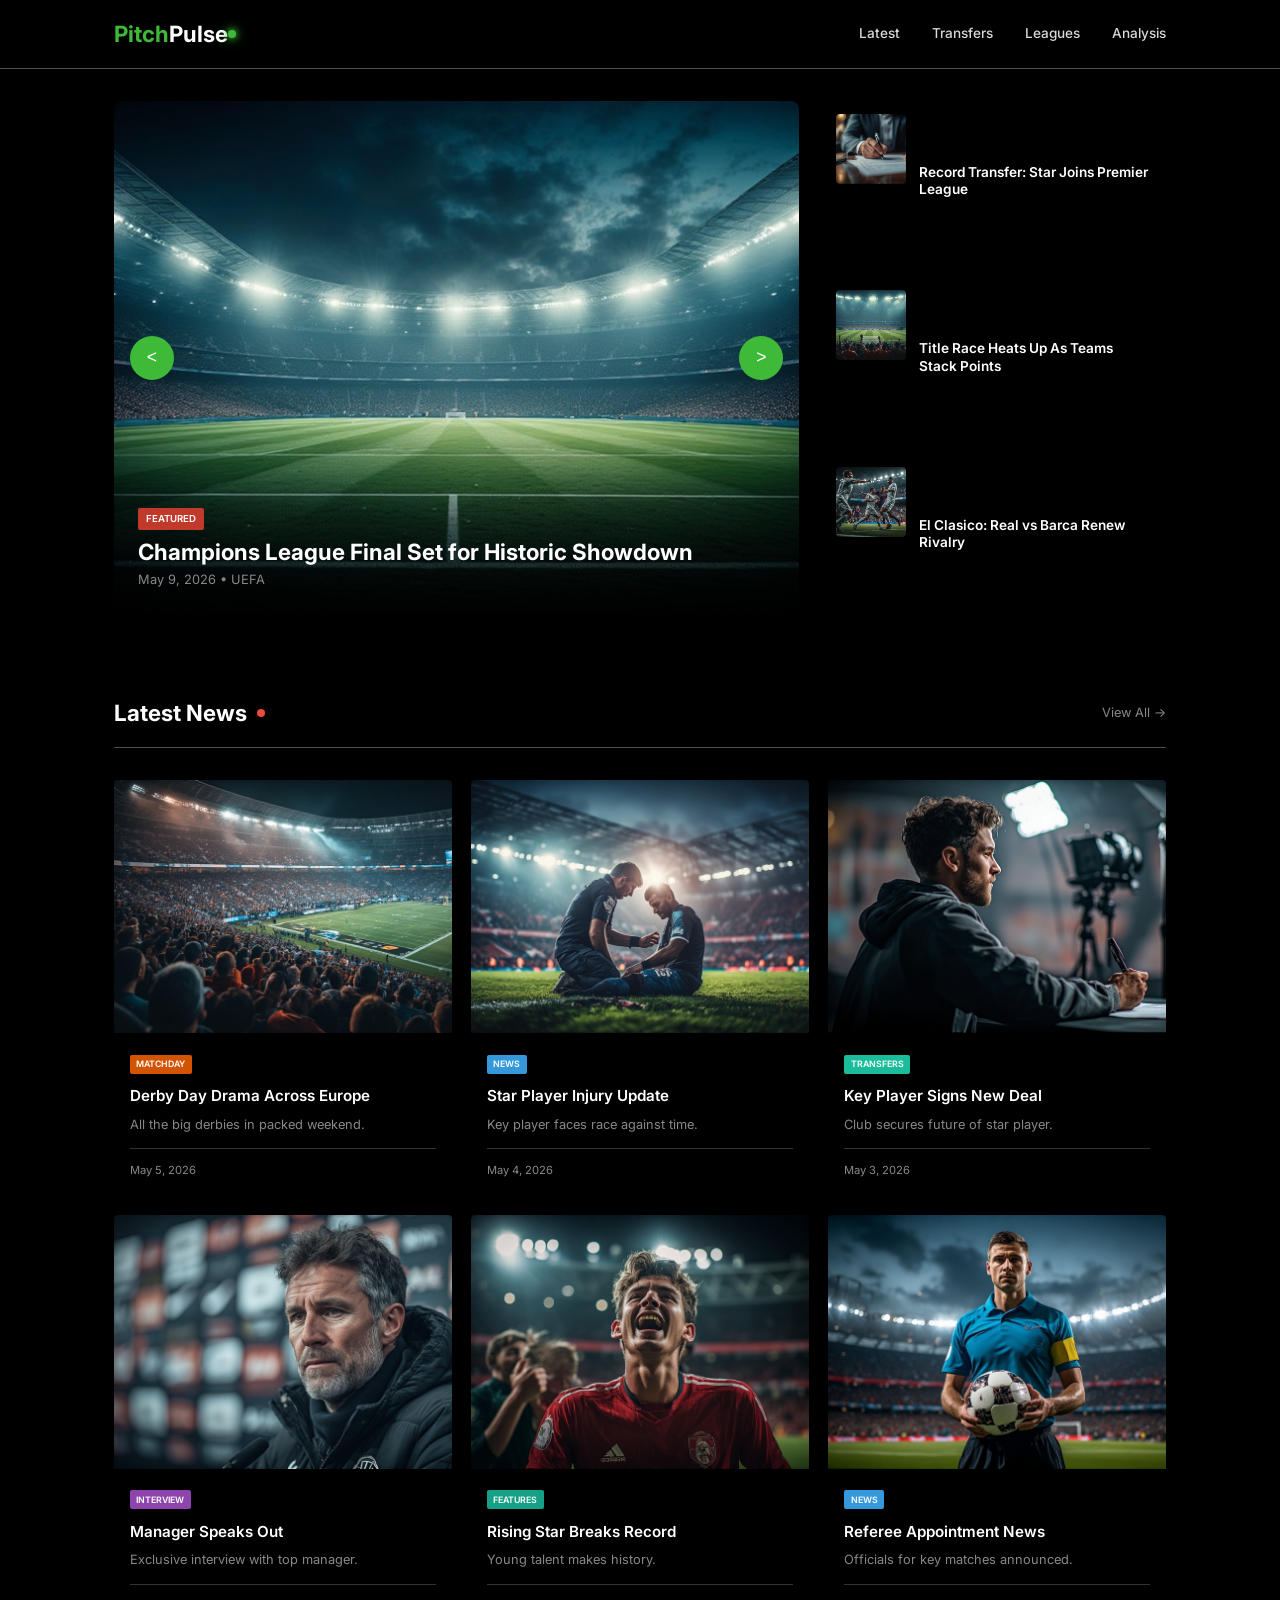
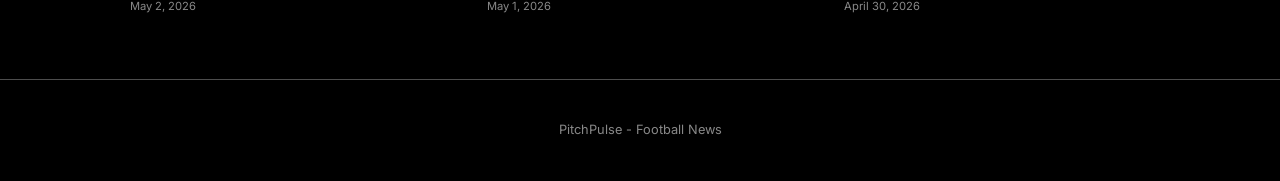
==== index2.html @ 61c58ccd "All black bg, white divider lines, green logo pulse, red latest pulse" ====
<!DOCTYPE html>
<html lang="en">
<head>
  <meta charset="UTF-8">
  <meta name="viewport" content="width=device-width, initial-scale=1.0">
  <title>PitchPulse - Football News</title>
  <link rel="preconnect" href="https://fonts.googleapis.com">
  <link rel="preconnect" href="https://fonts.gstatic.com" crossorigin>
  <link href="https://fonts.googleapis.com/css2?family=Inter:wght@300;400;500;600;700&family=Satoshi:wght@300;400;500;600;700&display=swap" rel="stylesheet">
  <style>
    * { margin: 0; padding: 0; box-sizing: border-box; }
    :root {
      --bg-main: #000000;
      --bg-dark: #000000;
      --bg-card: #000000;
      --text-white: #ffffff;
      --text-gray: #888888;
      --accent: #3eba38;
    }
    html { scroll-behavior: smooth; }
    body {
      font-family: 'Satoshi', 'Inter', Arial, sans-serif;
      background: var(--bg-main);
      color: var(--text-white);
      line-height: 1.6;
    }
    a { text-decoration: none; color: inherit; }
    .container { max-width: 1100px; margin: 0 auto; padding: 0 1.5rem; }

    /* Header */
    .header { background: var(--bg-dark); position: sticky; top: 0; z-index: 100; border-bottom: 1px solid rgba(255,255,255,0.3); }
    .header-inner { max-width: 1100px; margin: 0 auto; display: flex; justify-content: space-between; align-items: center; padding: 1rem 1.5rem; }
    .logo { font-family: 'Satoshi', 'Inter', Arial, sans-serif; font-size: 1.4rem; font-weight: 700; display: flex; align-items: center; }
    .logo-pitch { color: var(--accent); }
    .logo-pulse { color: var(--text-white); }
    .logo-dot { width: 8px; height: 8px; border-radius: 50%; background: var(--accent); box-shadow: 0 0 6px var(--accent), 0 0 12px var(--accent); animation: greenPulse 2s ease-in-out infinite; }
    @keyframes greenPulse {
      0%, 100% { opacity: 1; box-shadow: 0 0 6px var(--accent), 0 0 12px var(--accent); }
      50% { opacity: 0.5; box-shadow: 0 0 3px var(--accent), 0 0 6px var(--accent); }
    }
    @keyframes redPulse {
      0%, 100% { opacity: 1; box-shadow: 0 0 6px #e74c3c, 0 0 12px #e74c3c; }
      50% { opacity: 0.5; box-shadow: 0 0 3px #e74c3c, 0 0 6px #e74c3c; }
    }
    .nav { display: flex; gap: 2rem; align-items: center; }
    .nav a { font-size: 0.85rem; font-weight: 500; color: var(--text-white); opacity: 0.85; transition: color 0.2s ease; }
    .nav a:hover { color: var(--accent); opacity: 1; }
    .nav-dot { width: 6px; height: 6px; border-radius: 50%; background: #e74c3c; animation: redPulse 2s ease-in-out infinite; }

    /* Hero */
    .hero { background: var(--bg-main); padding: 2rem 0; }
    .hero-grid { display: grid; grid-template-columns: 2fr 1fr; gap: 1.5rem; }
    .hero-main { position: relative; border-radius: 8px; overflow: hidden; }
    .hero-main-frame { width: 100%; aspect-ratio: 4/3; position: relative; overflow: hidden; }
    .hero-main-frame img { width: 100%; height: 100%; object-fit: cover; display: block; }
    .hero-overlay { position: absolute; bottom: 0; left: 0; right: 0; padding: 1.5rem; background: linear-gradient(transparent, rgba(0,0,0,0.9)); }
    .slide-arrow {
      position: absolute; top: 50%; transform: translateY(-50%);
      width: 44px; height: 44px;
      background: var(--accent); border: none; border-radius: 50%;
      color: white; font-size: 1.1rem; font-weight: 300;
      cursor: pointer; display: flex; align-items: center; justify-content: center;
      transition: all 0.2s ease; z-index: 10;
    }
    .slide-arrow:hover { background: #2ecc71; transform: translateY(-50%) scale(1.1); }
    .slide-arrow.prev { left: 1rem; }
    .slide-arrow.next { right: 1rem; }
    
    .tag { display: inline-block; color: white; font-size: 0.6rem; font-weight: 600; text-transform: uppercase; padding: 0.2rem 0.5rem; border-radius: 2px; }
    .tag-featured { background: #c0392b; }
    .tag-transfers { background: #1abc9c; }
    .tag-analysis { background: #d68910; }
    .tag-preview { background: #2980b9; }
    .tag-matchday { background: #d35400; }
    .tag-news { background: #3498db; }
    .tag-interview { background: #8e44ad; }
    .tag-features { background: #16a085; }

    .hero-title { font-size: 1.4rem; font-weight: 700; line-height: 1.25; margin: 0.5rem 0 0.3rem; display: -webkit-box; -webkit-line-clamp: 2; -webkit-box-orient: vertical; overflow: hidden; }
    .hero-meta { font-size: 0.8rem; color: var(--text-gray); }

    .hero-side { display: flex; flex-direction: column; gap: 1rem; }
    .hero-side-item { display: flex; gap: 0.8rem; background: var(--bg-card); padding: 0.8rem; border-radius: 4px; cursor: pointer; flex: 1; }
    .hero-side-frame { width: 70px; height: 70px; border-radius: 4px; overflow: hidden; flex-shrink: 0; }
    .hero-side-frame img { width: 100%; height: 100%; object-fit: cover; }
    .hero-side-content { flex: 1; display: flex; flex-direction: column; justify-content: center; }
    .hero-side-content h3 { font-size: 0.85rem; font-weight: 600; line-height: 1.3; }

    .section { background: var(--bg-main); padding: 3rem 0; }
    .section-header { display: flex; justify-content: space-between; align-items: center; margin-bottom: 2rem; padding-bottom: 1rem; border-bottom: 1px solid rgba(255,255,255,0.3); }
    .section-title { font-size: 1.4rem; font-weight: 700; display: flex; align-items: center; gap: 0.6rem; }
    .section-dot { width: 8px; height: 8px; border-radius: 50%; background: #e74c3c; animation: redPulse 2s ease-in-out infinite; }
    .view-all { font-size: 0.8rem; color: var(--text-gray); }
    
    .news-grid { display: grid; grid-template-columns: repeat(3, 1fr); gap: 1.2rem; }
    .news-card { background: var(--bg-card); border-radius: 4px; overflow: hidden; }
    .news-card:hover { transform: translateY(-4px); }
    .news-card-frame { width: 100%; aspect-ratio: 4/3; overflow: hidden; }
    .news-card-frame img { width: 100%; height: 100%; object-fit: cover; }
    .news-card-content { padding: 1rem; }
    .news-card .tag { font-size: 0.55rem; padding: 0.15rem 0.4rem; }
    .news-card h3 { font-size: 0.95rem; font-weight: 600; margin: 0.6rem 0 0.4rem; -webkit-line-clamp: 2; -webkit-box-orient: vertical; overflow: hidden; display: -webkit-box; }
    .news-card p { font-size: 0.8rem; color: var(--text-gray); }
    .news-card-meta { font-size: 0.7rem; color: var(--text-gray); margin-top: 0.8rem; padding-top: 0.8rem; border-top: 1px solid rgba(255,255,255,0.2); }

    .footer { background: var(--bg-dark); padding: 2.5rem 0; text-align: center; border-top: 1px solid rgba(255,255,255,0.3); }
    .footer p { font-size: 0.8rem; color: var(--text-gray); }

    @media (max-width: 800px) { .hero-grid { grid-template-columns: 1fr; } .news-grid { grid-template-columns: repeat(2, 1fr); } }
    @media (max-width: 600px) { .news-grid { grid-template-columns: 1fr; } .nav { display: none; } }
  </style>
</head>
<body>
  <header class="header">
    <div class="header-inner">
      <a href="index2.html" class="logo"><span class="logo-pitch">Pitch</span><span class="logo-pulse">Pulse</span><span class="logo-dot"></span></a>
      <nav class="nav">
        <a href="#"><span>Latest</span> <span class="nav-dot"></span></a>
        <a href="#">Transfers</a>
        <a href="#">Leagues</a>
        <a href="#">Analysis</a>
      </nav>
    </div>
  </header>

  <section class="hero">
    <div class="container">
      <div class="hero-grid">
        <div class="hero-main">
          <div class="hero-main-frame">
            <a href="#"><img src="images/1.jpeg" alt="Featured" id="main-slide"></a>
            <div class="hero-overlay"><span class="tag tag-featured">Featured</span>
              <h1 class="hero-title">Champions League Final Set for Historic Showdown</h1>
              <p class="hero-meta">May 9, 2026 • UEFA</p>
            </div>
          </div>
          <button class="slide-arrow prev" onclick="prevSlide()">&lt;</button>
          <button class="slide-arrow next" onclick="nextSlide()">&gt;</button>
        </div>
        <div class="hero-side">
          <div class="hero-side-item"><div class="hero-side-frame"><img src="images/2.jpeg"></div><div class="hero-side-content"><h3>Record Transfer: Star Joins Premier League</h3></div></div>
          <div class="hero-side-item"><div class="hero-side-frame"><img src="images/3.jpeg"></div><div class="hero-side-content"><h3>Title Race Heats Up As Teams Stack Points</h3></div></div>
          <div class="hero-side-item"><div class="hero-side-frame"><img src="images/4.jpeg"></div><div class="hero-side-content"><h3>El Clasico: Real vs Barca Renew Rivalry</h3></div></div>
        </div>
      </div>
    </div>
  </section>

  <section class="section">
    <div class="container">
      <div class="section-header">
        <h2 class="section-title">Latest News <span class="section-dot"></span></h2>
        <a href="#" class="view-all">View All →</a>
      </div>
      <div class="news-grid">
        <article class="news-card"><div class="news-card-frame"><img src="images/5.jpeg"></div><div class="news-card-content"><span class="tag tag-matchday">Matchday</span><h3>Derby Day Drama Across Europe</h3><p>All the big derbies in packed weekend.</p><div class="news-card-meta">May 5, 2026</div></div></article>
        <article class="news-card"><div class="news-card-frame"><img src="images/6.jpeg"></div><div class="news-card-content"><span class="tag tag-news">News</span><h3>Star Player Injury Update</h3><p>Key player faces race against time.</p><div class="news-card-meta">May 4, 2026</div></div></article>
        <article class="news-card"><div class="news-card-frame"><img src="images/7.jpeg"></div><div class="news-card-content"><span class="tag tag-transfers">Transfers</span><h3>Key Player Signs New Deal</h3><p>Club secures future of star player.</p><div class="news-card-meta">May 3, 2026</div></div></article>
        <article class="news-card"><div class="news-card-frame"><img src="images/8.jpeg"></div><div class="news-card-content"><span class="tag tag-interview">Interview</span><h3>Manager Speaks Out</h3><p>Exclusive interview with top manager.</p><div class="news-card-meta">May 2, 2026</div></div></article>
        <article class="news-card"><div class="news-card-frame"><img src="images/9.jpeg"></div><div class="news-card-content"><span class="tag tag-features">Features</span><h3>Rising Star Breaks Record</h3><p>Young talent makes history.</p><div class="news-card-meta">May 1, 2026</div></div></article>
        <article class="news-card"><div class="news-card-frame"><img src="images/10.jpeg"></div><div class="news-card-content"><span class="tag tag-news">News</span><h3>Referee Appointment News</h3><p>Officials for key matches announced.</p><div class="news-card-meta">April 30, 2026</div></div></article>
      </div>
    </div>
  </section>

  <footer class="footer">
    <div class="container"><p>PitchPulse - Football News</p></div>
  </footer>

  <script>
    const slides = [
      { img: 'images/1.jpeg', title: 'Champions League Final Set for Historic Showdown', tag: 'Featured', tagClass: 'tag-featured', meta: 'May 9, 2026 • UEFA' },
      { img: 'images/2.jpeg', title: 'Record Transfer: Star Joins Premier League', tag: 'Transfers', tagClass: 'tag-transfers', meta: 'May 8, 2026 • Transfers' },
      { img: 'images/3.jpeg', title: 'Title Race Heats Up As Teams Stack Points', tag: 'Analysis', tagClass: 'tag-analysis', meta: 'May 7, 2026 • Premier League' },
      { img: 'images/4.jpeg', title: 'El Clasico: Real vs Barca Renew Rivalry', tag: 'Preview', tagClass: 'tag-preview', meta: 'May 6, 2026 • La Liga' },
      { img: 'images/5.jpeg', title: 'Derby Day Drama Across Europe', tag: 'Matchday', tagClass: 'tag-matchday', meta: 'May 5, 2026 • Premier League' }
    ];
    let current = 0;
    function updateSlide() {
      const s = slides[current];
      document.getElementById('main-slide').src = s.img;
      document.querySelector('.hero-title').textContent = s.title;
      document.querySelector('.hero-overlay .tag').textContent = s.tag;
      document.querySelector('.hero-overlay .tag').className = 'tag ' + s.tagClass;
      document.querySelector('.hero-meta').textContent = s.meta;
    }
    function nextSlide() { current = (current + 1) % slides.length; updateSlide(); }
    function prevSlide() { current = (current - 1 + slides.length) % slides.length; updateSlide(); }
  </script>
</body>
</html>
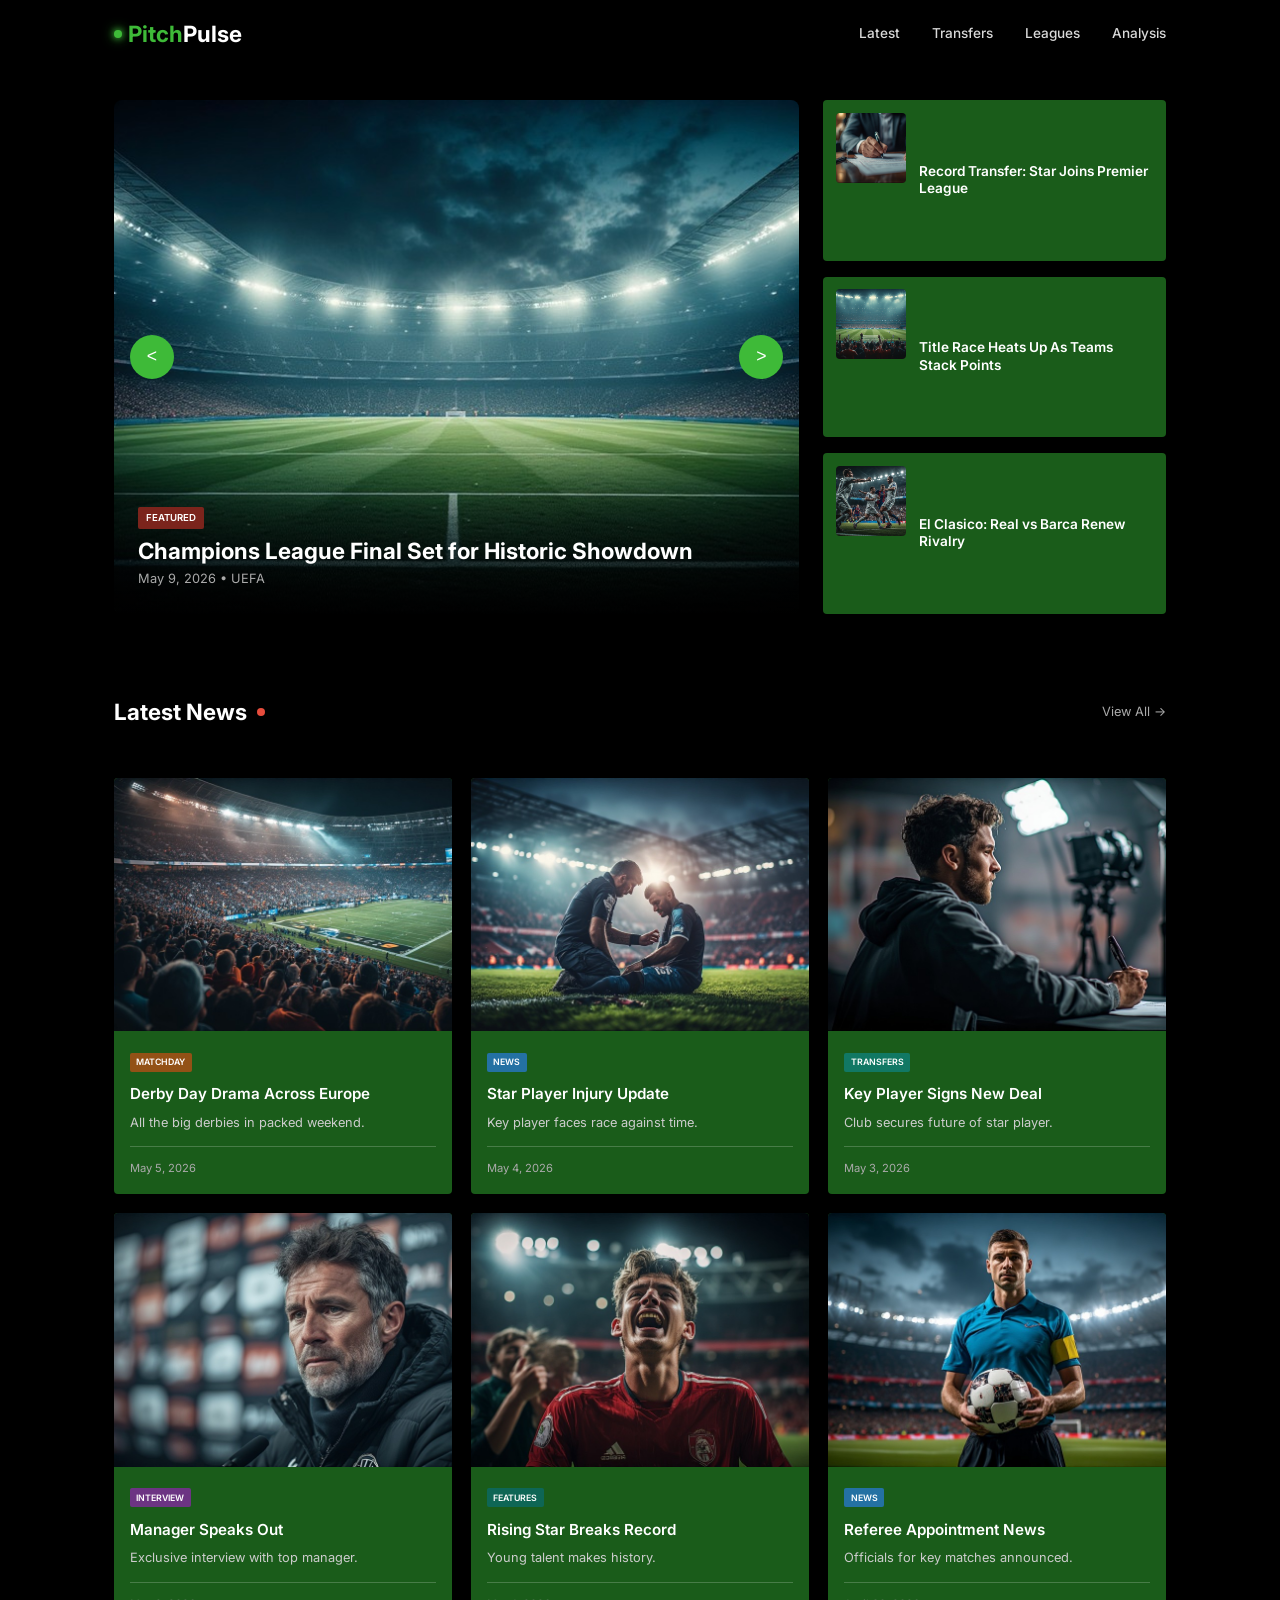
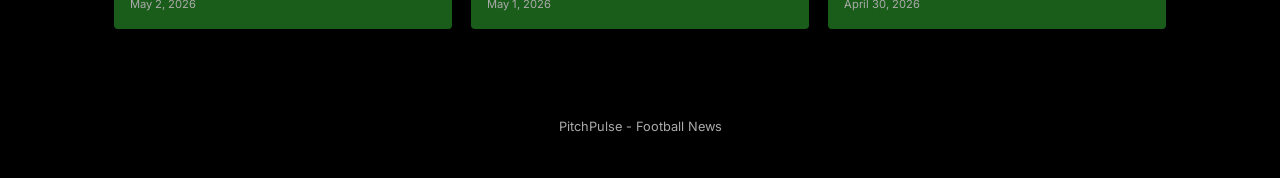
==== commit e2c3bd7d: "Green cards, space before logo, muted tags" ====
--- a/index2.html
+++ b/index2.html
@@ -12,36 +12,26 @@
     :root {
       --bg-main: #000000;
       --bg-dark: #000000;
-      --bg-card: #000000;
+      --bg-card: #1a5c1a;
       --text-white: #ffffff;
-      --text-gray: #888888;
+      --text-black: #000000;
+      --text-gray: #aaaaaa;
       --accent: #3eba38;
     }
     html { scroll-behavior: smooth; }
-    body {
-      font-family: 'Satoshi', 'Inter', Arial, sans-serif;
-      background: var(--bg-main);
-      color: var(--text-white);
-      line-height: 1.6;
-    }
+    body { font-family: 'Satoshi', 'Inter', Arial, sans-serif; background: var(--bg-main); color: var(--text-white); line-height: 1.6; }
     a { text-decoration: none; color: inherit; }
     .container { max-width: 1100px; margin: 0 auto; padding: 0 1.5rem; }
 
     /* Header */
-    .header { background: var(--bg-dark); position: sticky; top: 0; z-index: 100; border-bottom: 1px solid rgba(255,255,255,0.3); }
+    .header { background: var(--bg-dark); position: sticky; top: 0; z-index: 100; }
     .header-inner { max-width: 1100px; margin: 0 auto; display: flex; justify-content: space-between; align-items: center; padding: 1rem 1.5rem; }
     .logo { font-family: 'Satoshi', 'Inter', Arial, sans-serif; font-size: 1.4rem; font-weight: 700; display: flex; align-items: center; }
     .logo-pitch { color: var(--accent); }
     .logo-pulse { color: var(--text-white); }
-    .logo-dot { width: 8px; height: 8px; border-radius: 50%; background: var(--accent); box-shadow: 0 0 6px var(--accent), 0 0 12px var(--accent); animation: greenPulse 2s ease-in-out infinite; }
-    @keyframes greenPulse {
-      0%, 100% { opacity: 1; box-shadow: 0 0 6px var(--accent), 0 0 12px var(--accent); }
-      50% { opacity: 0.5; box-shadow: 0 0 3px var(--accent), 0 0 6px var(--accent); }
-    }
-    @keyframes redPulse {
-      0%, 100% { opacity: 1; box-shadow: 0 0 6px #e74c3c, 0 0 12px #e74c3c; }
-      50% { opacity: 0.5; box-shadow: 0 0 3px #e74c3c, 0 0 6px #e74c3c; }
-    }
+    .logo-dot { width: 8px; height: 8px; border-radius: 50%; background: var(--accent); box-shadow: 0 0 6px var(--accent), 0 0 12px var(--accent); animation: greenPulse 2s ease-in-out infinite; margin-right: 0.4rem; }
+    @keyframes greenPulse { 0%, 100% { opacity: 1; box-shadow: 0 0 6px var(--accent), 0 0 12px var(--accent); } 50% { opacity: 0.5; box-shadow: 0 0 3px var(--accent), 0 0 6px var(--accent); } }
+    @keyframes redPulse { 0%, 100% { opacity: 1; box-shadow: 0 0 6px #e74c3c, 0 0 12px #e74c3c; } 50% { opacity: 0.5; box-shadow: 0 0 3px #e74c3c, 0 0 6px #e74c3c; } }
     .nav { display: flex; gap: 2rem; align-items: center; }
     .nav a { font-size: 0.85rem; font-weight: 500; color: var(--text-white); opacity: 0.85; transition: color 0.2s ease; }
     .nav a:hover { color: var(--accent); opacity: 1; }
@@ -54,27 +44,21 @@
     .hero-main-frame { width: 100%; aspect-ratio: 4/3; position: relative; overflow: hidden; }
     .hero-main-frame img { width: 100%; height: 100%; object-fit: cover; display: block; }
     .hero-overlay { position: absolute; bottom: 0; left: 0; right: 0; padding: 1.5rem; background: linear-gradient(transparent, rgba(0,0,0,0.9)); }
-    .slide-arrow {
-      position: absolute; top: 50%; transform: translateY(-50%);
-      width: 44px; height: 44px;
-      background: var(--accent); border: none; border-radius: 50%;
-      color: white; font-size: 1.1rem; font-weight: 300;
-      cursor: pointer; display: flex; align-items: center; justify-content: center;
-      transition: all 0.2s ease; z-index: 10;
-    }
+    .slide-arrow { position: absolute; top: 50%; transform: translateY(-50%); width: 44px; height: 44px; background: var(--accent); border: none; border-radius: 50%; color: white; font-size: 1.1rem; font-weight: 300; cursor: pointer; display: flex; align-items: center; justify-content: center; transition: all 0.2s ease; z-index: 10; }
     .slide-arrow:hover { background: #2ecc71; transform: translateY(-50%) scale(1.1); }
     .slide-arrow.prev { left: 1rem; }
     .slide-arrow.next { right: 1rem; }
     
+    /* Tags - Muted/Dark */
     .tag { display: inline-block; color: white; font-size: 0.6rem; font-weight: 600; text-transform: uppercase; padding: 0.2rem 0.5rem; border-radius: 2px; }
-    .tag-featured { background: #c0392b; }
-    .tag-transfers { background: #1abc9c; }
-    .tag-analysis { background: #d68910; }
-    .tag-preview { background: #2980b9; }
-    .tag-matchday { background: #d35400; }
-    .tag-news { background: #3498db; }
-    .tag-interview { background: #8e44ad; }
-    .tag-features { background: #16a085; }
+    .tag-featured { background: #7b241c; }
+    .tag-transfers { background: #117864; }
+    .tag-analysis { background: #9a7d0a; }
+    .tag-preview { background: #1a5276; }
+    .tag-matchday { background: #935116; }
+    .tag-news { background: #2471a3; }
+    .tag-interview { background: #6c3483; }
+    .tag-features { background: #0e6655; }
 
     .hero-title { font-size: 1.4rem; font-weight: 700; line-height: 1.25; margin: 0.5rem 0 0.3rem; display: -webkit-box; -webkit-line-clamp: 2; -webkit-box-orient: vertical; overflow: hidden; }
     .hero-meta { font-size: 0.8rem; color: var(--text-gray); }
@@ -87,11 +71,12 @@
     .hero-side-content h3 { font-size: 0.85rem; font-weight: 600; line-height: 1.3; }
 
     .section { background: var(--bg-main); padding: 3rem 0; }
-    .section-header { display: flex; justify-content: space-between; align-items: center; margin-bottom: 2rem; padding-bottom: 1rem; border-bottom: 1px solid rgba(255,255,255,0.3); }
+    .section-header { display: flex; justify-content: space-between; align-items: center; margin-bottom: 2rem; padding-bottom: 1rem; }
     .section-title { font-size: 1.4rem; font-weight: 700; display: flex; align-items: center; gap: 0.6rem; }
     .section-dot { width: 8px; height: 8px; border-radius: 50%; background: #e74c3c; animation: redPulse 2s ease-in-out infinite; }
     .view-all { font-size: 0.8rem; color: var(--text-gray); }
     
+    /* Posts - Green Cards */
     .news-grid { display: grid; grid-template-columns: repeat(3, 1fr); gap: 1.2rem; }
     .news-card { background: var(--bg-card); border-radius: 4px; overflow: hidden; }
     .news-card:hover { transform: translateY(-4px); }
@@ -99,11 +84,11 @@
     .news-card-frame img { width: 100%; height: 100%; object-fit: cover; }
     .news-card-content { padding: 1rem; }
     .news-card .tag { font-size: 0.55rem; padding: 0.15rem 0.4rem; }
-    .news-card h3 { font-size: 0.95rem; font-weight: 600; margin: 0.6rem 0 0.4rem; -webkit-line-clamp: 2; -webkit-box-orient: vertical; overflow: hidden; display: -webkit-box; }
-    .news-card p { font-size: 0.8rem; color: var(--text-gray); }
-    .news-card-meta { font-size: 0.7rem; color: var(--text-gray); margin-top: 0.8rem; padding-top: 0.8rem; border-top: 1px solid rgba(255,255,255,0.2); }
+    .news-card h3 { font-size: 0.95rem; font-weight: 600; margin: 0.6rem 0 0.4rem; -webkit-line-clamp: 2; -webkit-box-orient: vertical; overflow: hidden; display: -webkit-box; color: white; }
+    .news-card p { font-size: 0.8rem; color: #cccccc; }
+    .news-card-meta { font-size: 0.7rem; color: #aaaaaa; margin-top: 0.8rem; padding-top: 0.8rem; border-top: 1px solid rgba(255,255,255,0.2); }
 
-    .footer { background: var(--bg-dark); padding: 2.5rem 0; text-align: center; border-top: 1px solid rgba(255,255,255,0.3); }
+    .footer { background: var(--bg-dark); padding: 2.5rem 0; text-align: center; }
     .footer p { font-size: 0.8rem; color: var(--text-gray); }
 
     @media (max-width: 800px) { .hero-grid { grid-template-columns: 1fr; } .news-grid { grid-template-columns: repeat(2, 1fr); } }
@@ -113,7 +98,7 @@
 <body>
   <header class="header">
     <div class="header-inner">
-      <a href="index2.html" class="logo"><span class="logo-pitch">Pitch</span><span class="logo-pulse">Pulse</span><span class="logo-dot"></span></a>
+      <a href="index2.html" class="logo"><span class="logo-dot"></span><span class="logo-pitch">Pitch</span><span class="logo-pulse">Pulse</span></a>
       <nav class="nav">
         <a href="#"><span>Latest</span> <span class="nav-dot"></span></a>
         <a href="#">Transfers</a>
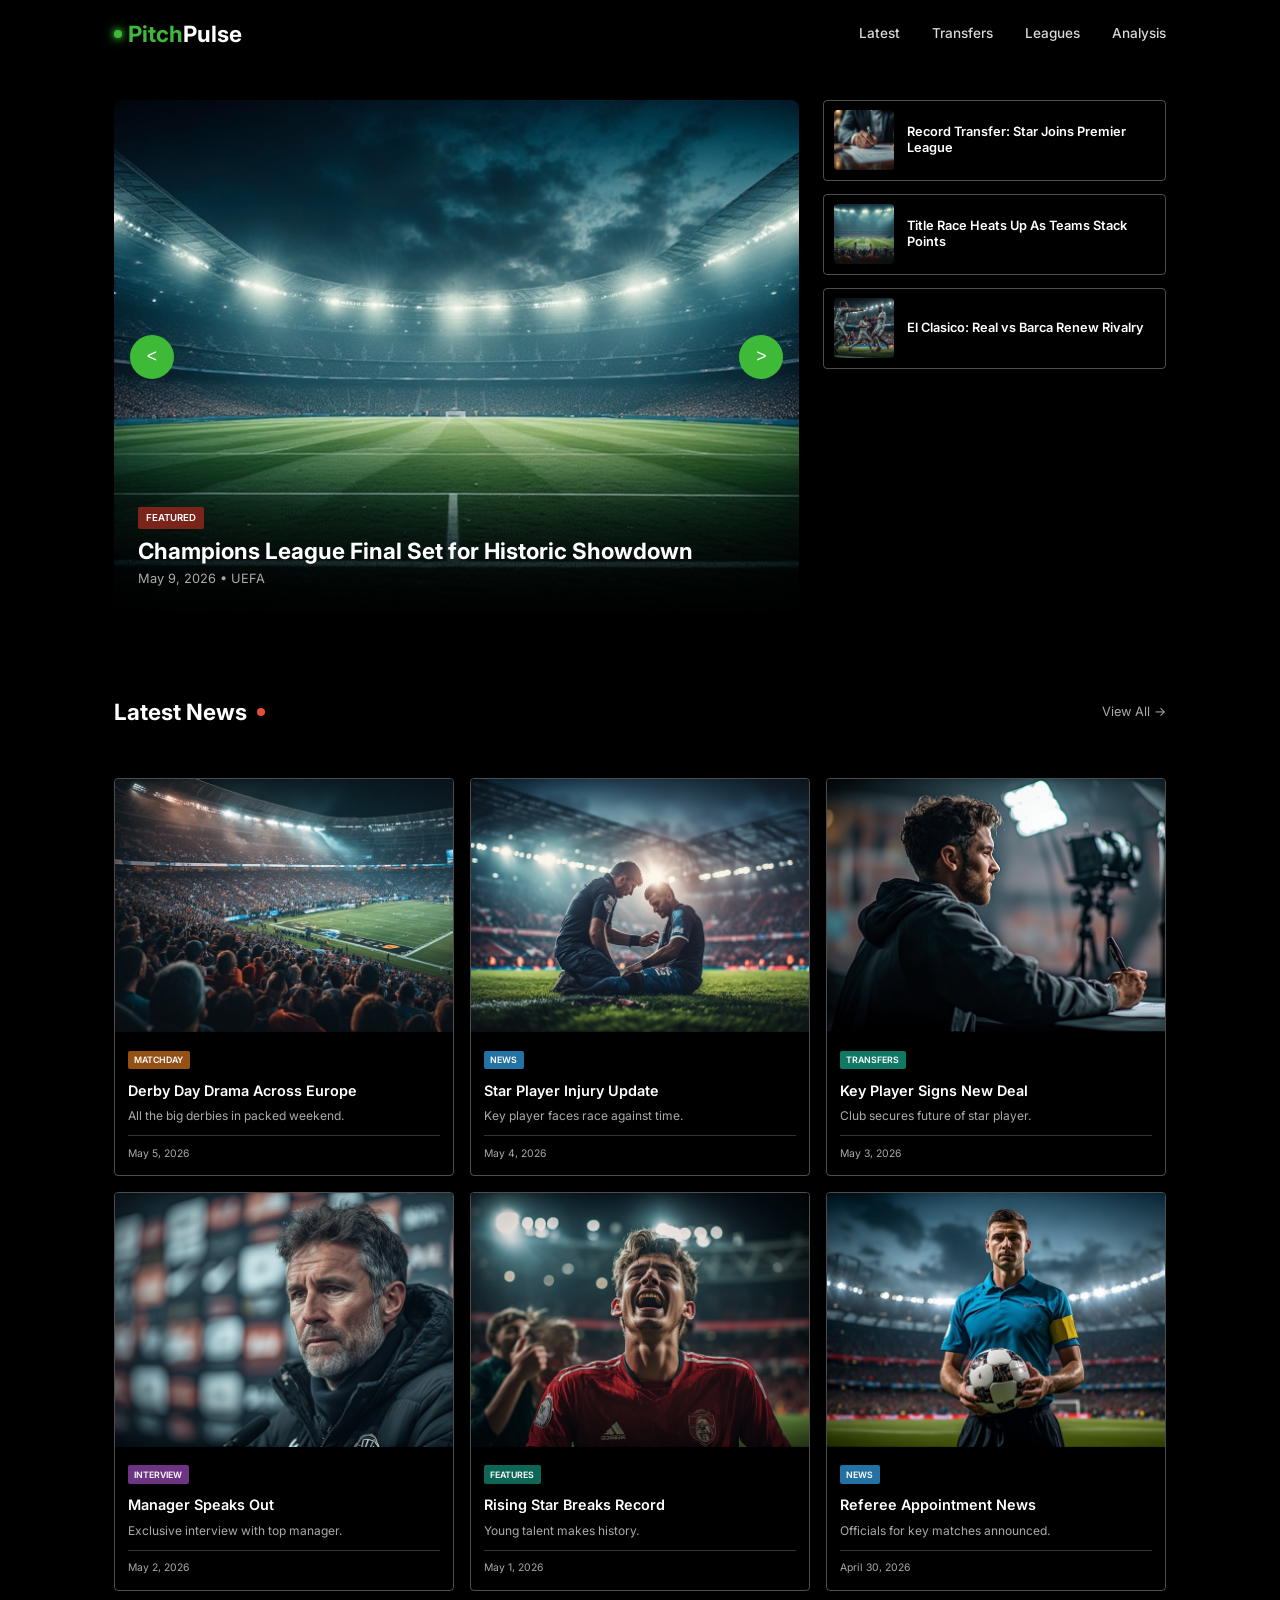
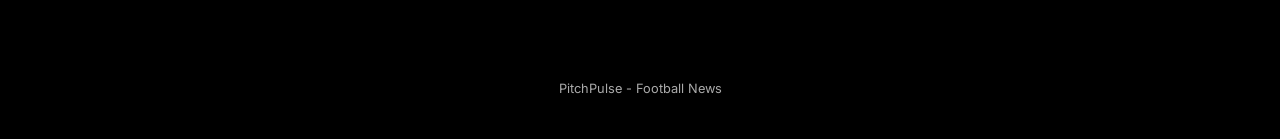
==== commit 80039852: "Side cards centered, outlined post frames" ====
--- a/index2.html
+++ b/index2.html
@@ -9,17 +9,9 @@
   <link href="https://fonts.googleapis.com/css2?family=Inter:wght@300;400;500;600;700&family=Satoshi:wght@300;400;500;600;700&display=swap" rel="stylesheet">
   <style>
     * { margin: 0; padding: 0; box-sizing: border-box; }
-    :root {
-      --bg-main: #000000;
-      --bg-dark: #000000;
-      --bg-card: #1a5c1a;
-      --text-white: #ffffff;
-      --text-black: #000000;
-      --text-gray: #aaaaaa;
-      --accent: #3eba38;
-    }
+    :root { --bg-main: #000000; --bg-dark: #000000; --green: #3eba38; --white: #ffffff; --gray: #aaaaaa; --accent: #3eba38; }
     html { scroll-behavior: smooth; }
-    body { font-family: 'Satoshi', 'Inter', Arial, sans-serif; background: var(--bg-main); color: var(--text-white); line-height: 1.6; }
+    body { font-family: 'Satoshi', 'Inter', Arial, sans-serif; background: var(--bg-main); color: var(--white); line-height: 1.6; }
     a { text-decoration: none; color: inherit; }
     .container { max-width: 1100px; margin: 0 auto; padding: 0 1.5rem; }
 
@@ -28,12 +20,12 @@
     .header-inner { max-width: 1100px; margin: 0 auto; display: flex; justify-content: space-between; align-items: center; padding: 1rem 1.5rem; }
     .logo { font-family: 'Satoshi', 'Inter', Arial, sans-serif; font-size: 1.4rem; font-weight: 700; display: flex; align-items: center; }
     .logo-pitch { color: var(--accent); }
-    .logo-pulse { color: var(--text-white); }
+    .logo-pulse { color: var(--white); }
     .logo-dot { width: 8px; height: 8px; border-radius: 50%; background: var(--accent); box-shadow: 0 0 6px var(--accent), 0 0 12px var(--accent); animation: greenPulse 2s ease-in-out infinite; margin-right: 0.4rem; }
     @keyframes greenPulse { 0%, 100% { opacity: 1; box-shadow: 0 0 6px var(--accent), 0 0 12px var(--accent); } 50% { opacity: 0.5; box-shadow: 0 0 3px var(--accent), 0 0 6px var(--accent); } }
     @keyframes redPulse { 0%, 100% { opacity: 1; box-shadow: 0 0 6px #e74c3c, 0 0 12px #e74c3c; } 50% { opacity: 0.5; box-shadow: 0 0 3px #e74c3c, 0 0 6px #e74c3c; } }
     .nav { display: flex; gap: 2rem; align-items: center; }
-    .nav a { font-size: 0.85rem; font-weight: 500; color: var(--text-white); opacity: 0.85; transition: color 0.2s ease; }
+    .nav a { font-size: 0.85rem; font-weight: 500; color: var(--white); opacity: 0.85; transition: color 0.2s ease; }
     .nav a:hover { color: var(--accent); opacity: 1; }
     .nav-dot { width: 6px; height: 6px; border-radius: 50%; background: #e74c3c; animation: redPulse 2s ease-in-out infinite; }
 
@@ -49,7 +41,6 @@
     .slide-arrow.prev { left: 1rem; }
     .slide-arrow.next { right: 1rem; }
     
-    /* Tags - Muted/Dark */
     .tag { display: inline-block; color: white; font-size: 0.6rem; font-weight: 600; text-transform: uppercase; padding: 0.2rem 0.5rem; border-radius: 2px; }
     .tag-featured { background: #7b241c; }
     .tag-transfers { background: #117864; }
@@ -61,35 +52,36 @@
     .tag-features { background: #0e6655; }
 
     .hero-title { font-size: 1.4rem; font-weight: 700; line-height: 1.25; margin: 0.5rem 0 0.3rem; display: -webkit-box; -webkit-line-clamp: 2; -webkit-box-orient: vertical; overflow: hidden; }
-    .hero-meta { font-size: 0.8rem; color: var(--text-gray); }
+    .hero-meta { font-size: 0.8rem; color: var(--gray); }
 
-    .hero-side { display: flex; flex-direction: column; gap: 1rem; }
-    .hero-side-item { display: flex; gap: 0.8rem; background: var(--bg-card); padding: 0.8rem; border-radius: 4px; cursor: pointer; flex: 1; }
-    .hero-side-frame { width: 70px; height: 70px; border-radius: 4px; overflow: hidden; flex-shrink: 0; }
+    /* Sidebar - vertically centered */
+    .hero-side { display: flex; flex-direction: column; gap: 0.8rem; }
+    .hero-side-item { display: flex; align-items: center; gap: 0.8rem; border: 1px solid rgba(255,255,255,0.3); padding: 0.6rem; border-radius: 4px; cursor: pointer; }
+    .hero-side-frame { width: 60px; height: 60px; border-radius: 4px; overflow: hidden; flex-shrink: 0; }
     .hero-side-frame img { width: 100%; height: 100%; object-fit: cover; }
     .hero-side-content { flex: 1; display: flex; flex-direction: column; justify-content: center; }
-    .hero-side-content h3 { font-size: 0.85rem; font-weight: 600; line-height: 1.3; }
+    .hero-side-content h3 { font-size: 0.8rem; font-weight: 600; line-height: 1.3; }
 
     .section { background: var(--bg-main); padding: 3rem 0; }
     .section-header { display: flex; justify-content: space-between; align-items: center; margin-bottom: 2rem; padding-bottom: 1rem; }
     .section-title { font-size: 1.4rem; font-weight: 700; display: flex; align-items: center; gap: 0.6rem; }
     .section-dot { width: 8px; height: 8px; border-radius: 50%; background: #e74c3c; animation: redPulse 2s ease-in-out infinite; }
-    .view-all { font-size: 0.8rem; color: var(--text-gray); }
+    .view-all { font-size: 0.8rem; color: var(--gray); }
     
-    /* Posts - Green Cards */
-    .news-grid { display: grid; grid-template-columns: repeat(3, 1fr); gap: 1.2rem; }
-    .news-card { background: var(--bg-card); border-radius: 4px; overflow: hidden; }
-    .news-card:hover { transform: translateY(-4px); }
+    /* Posts - Outlined Cards */
+    .news-grid { display: grid; grid-template-columns: repeat(3, 1fr); gap: 1rem; }
+    .news-card { border: 1px solid rgba(255,255,255,0.3); border-radius: 4px; overflow: hidden; }
+    .news-card:hover { border-color: var(--accent); transform: translateY(-4px); }
     .news-card-frame { width: 100%; aspect-ratio: 4/3; overflow: hidden; }
     .news-card-frame img { width: 100%; height: 100%; object-fit: cover; }
-    .news-card-content { padding: 1rem; }
+    .news-card-content { padding: 0.8rem; }
     .news-card .tag { font-size: 0.55rem; padding: 0.15rem 0.4rem; }
-    .news-card h3 { font-size: 0.95rem; font-weight: 600; margin: 0.6rem 0 0.4rem; -webkit-line-clamp: 2; -webkit-box-orient: vertical; overflow: hidden; display: -webkit-box; color: white; }
-    .news-card p { font-size: 0.8rem; color: #cccccc; }
-    .news-card-meta { font-size: 0.7rem; color: #aaaaaa; margin-top: 0.8rem; padding-top: 0.8rem; border-top: 1px solid rgba(255,255,255,0.2); }
+    .news-card h3 { font-size: 0.9rem; font-weight: 600; margin: 0.5rem 0 0.3rem; -webkit-line-clamp: 2; -webkit-box-orient: vertical; overflow: hidden; display: -webkit-box; color: white; }
+    .news-card p { font-size: 0.75rem; color: var(--gray); }
+    .news-card-meta { font-size: 0.65rem; color: var(--gray); margin-top: 0.6rem; padding-top: 0.6rem; border-top: 1px solid rgba(255,255,255,0.2); }
 
     .footer { background: var(--bg-dark); padding: 2.5rem 0; text-align: center; }
-    .footer p { font-size: 0.8rem; color: var(--text-gray); }
+    .footer p { font-size: 0.8rem; color: var(--gray); }
 
     @media (max-width: 800px) { .hero-grid { grid-template-columns: 1fr; } .news-grid { grid-template-columns: repeat(2, 1fr); } }
     @media (max-width: 600px) { .news-grid { grid-template-columns: 1fr; } .nav { display: none; } }
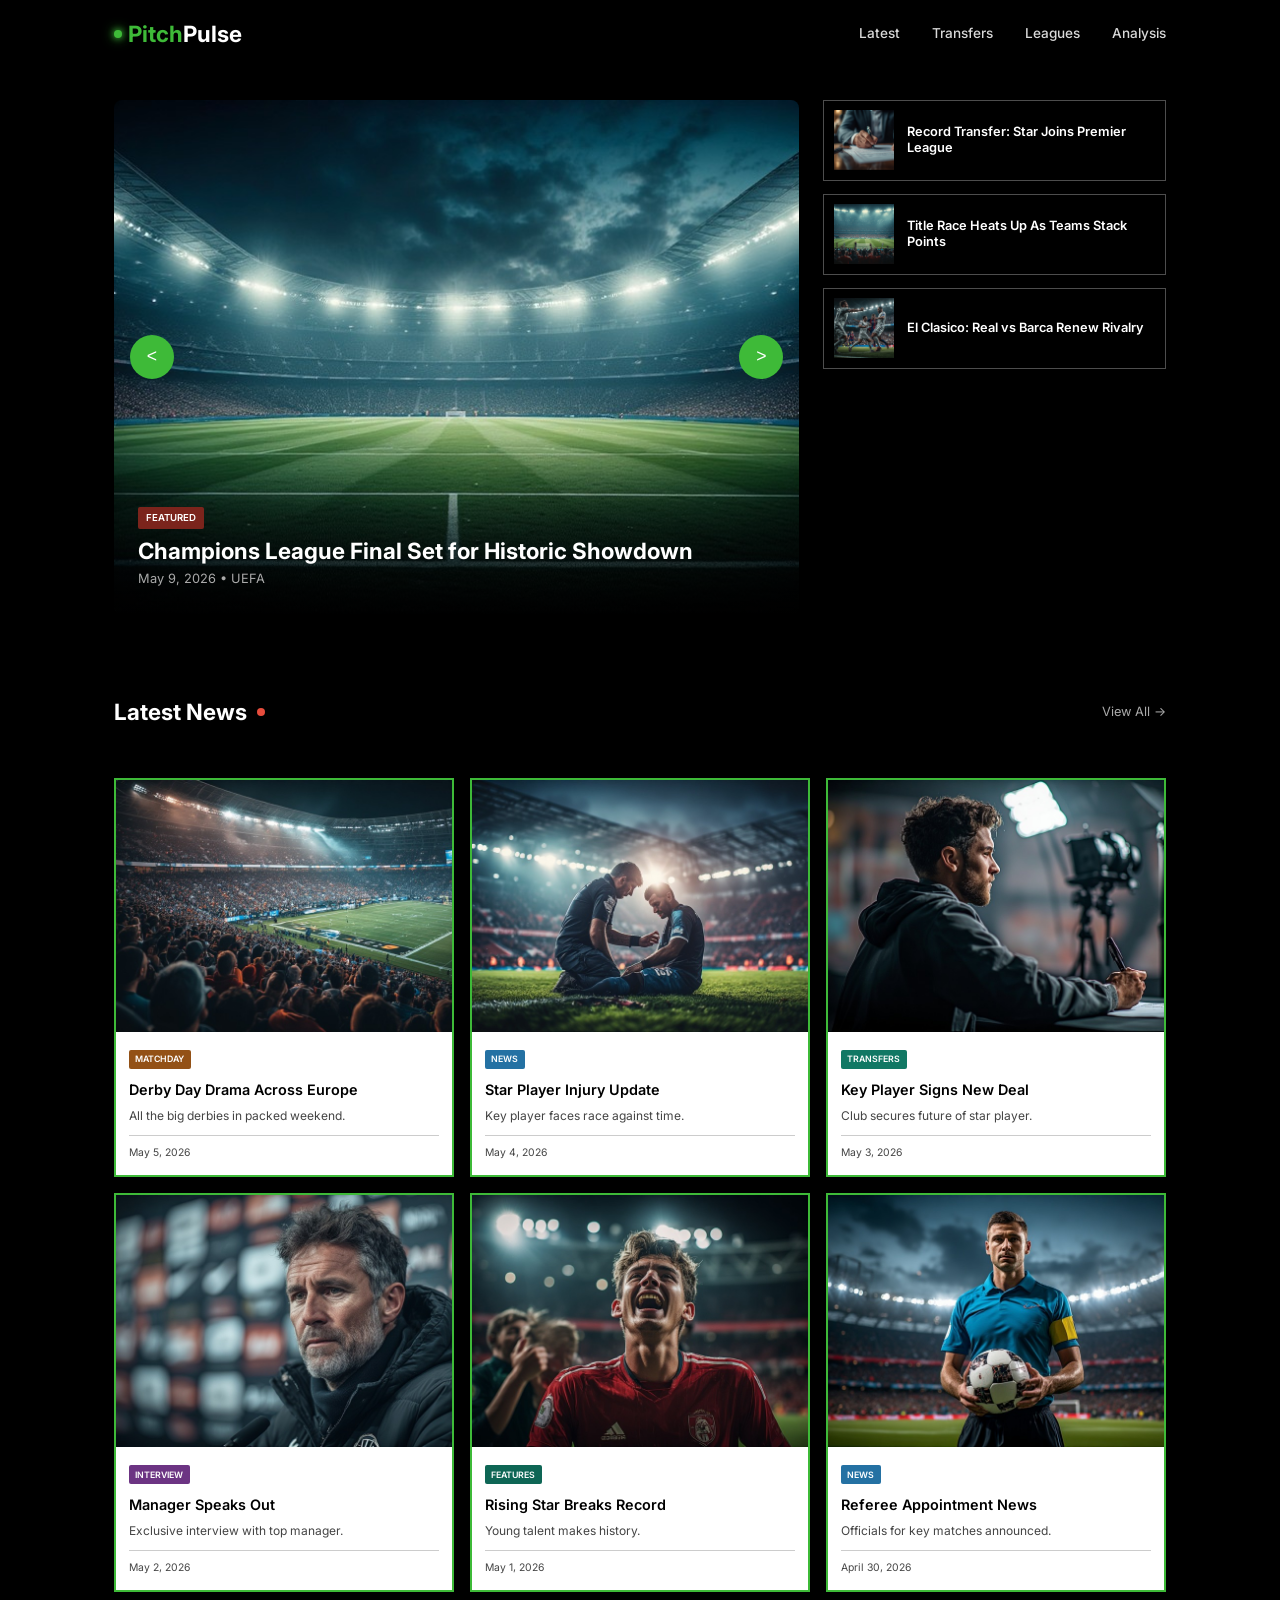
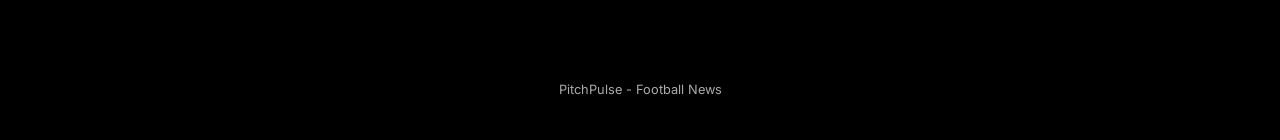
==== commit e38ff4d3: "White cards, green bold outline, sharp corners, grey hover" ====
--- a/index2.html
+++ b/index2.html
@@ -54,10 +54,10 @@
     .hero-title { font-size: 1.4rem; font-weight: 700; line-height: 1.25; margin: 0.5rem 0 0.3rem; display: -webkit-box; -webkit-line-clamp: 2; -webkit-box-orient: vertical; overflow: hidden; }
     .hero-meta { font-size: 0.8rem; color: var(--gray); }
 
-    /* Sidebar - vertically centered */
+    /* Sidebar - sharp corners */
     .hero-side { display: flex; flex-direction: column; gap: 0.8rem; }
-    .hero-side-item { display: flex; align-items: center; gap: 0.8rem; border: 1px solid rgba(255,255,255,0.3); padding: 0.6rem; border-radius: 4px; cursor: pointer; }
-    .hero-side-frame { width: 60px; height: 60px; border-radius: 4px; overflow: hidden; flex-shrink: 0; }
+    .hero-side-item { display: flex; align-items: center; gap: 0.8rem; border: 1px solid rgba(255,255,255,0.3); padding: 0.6rem; border-radius: 0; cursor: pointer; }
+    .hero-side-frame { width: 60px; height: 60px; border-radius: 0; overflow: hidden; flex-shrink: 0; }
     .hero-side-frame img { width: 100%; height: 100%; object-fit: cover; }
     .hero-side-content { flex: 1; display: flex; flex-direction: column; justify-content: center; }
     .hero-side-content h3 { font-size: 0.8rem; font-weight: 600; line-height: 1.3; }
@@ -68,17 +68,17 @@
     .section-dot { width: 8px; height: 8px; border-radius: 50%; background: #e74c3c; animation: redPulse 2s ease-in-out infinite; }
     .view-all { font-size: 0.8rem; color: var(--gray); }
     
-    /* Posts - Outlined Cards */
+    /* Posts - White Cards with Green Border */
     .news-grid { display: grid; grid-template-columns: repeat(3, 1fr); gap: 1rem; }
-    .news-card { border: 1px solid rgba(255,255,255,0.3); border-radius: 4px; overflow: hidden; }
-    .news-card:hover { border-color: var(--accent); transform: translateY(-4px); }
+    .news-card { background: #ffffff; border: 2px solid #3eba38; border-radius: 0; overflow: hidden; }
+    .news-card:hover { border-color: #888888; transform: translateY(-4px); }
     .news-card-frame { width: 100%; aspect-ratio: 4/3; overflow: hidden; }
     .news-card-frame img { width: 100%; height: 100%; object-fit: cover; }
     .news-card-content { padding: 0.8rem; }
     .news-card .tag { font-size: 0.55rem; padding: 0.15rem 0.4rem; }
-    .news-card h3 { font-size: 0.9rem; font-weight: 600; margin: 0.5rem 0 0.3rem; -webkit-line-clamp: 2; -webkit-box-orient: vertical; overflow: hidden; display: -webkit-box; color: white; }
-    .news-card p { font-size: 0.75rem; color: var(--gray); }
-    .news-card-meta { font-size: 0.65rem; color: var(--gray); margin-top: 0.6rem; padding-top: 0.6rem; border-top: 1px solid rgba(255,255,255,0.2); }
+    .news-card h3 { font-size: 0.9rem; font-weight: 600; margin: 0.5rem 0 0.3rem; -webkit-line-clamp: 2; -webkit-box-orient: vertical; overflow: hidden; display: -webkit-box; color: #000000; }
+    .news-card p { font-size: 0.75rem; color: #444444; }
+    .news-card-meta { font-size: 0.65rem; color: #444444; margin-top: 0.6rem; padding-top: 0.6rem; border-top: 1px solid #cccccc; }
 
     .footer { background: var(--bg-dark); padding: 2.5rem 0; text-align: center; }
     .footer p { font-size: 0.8rem; color: var(--gray); }
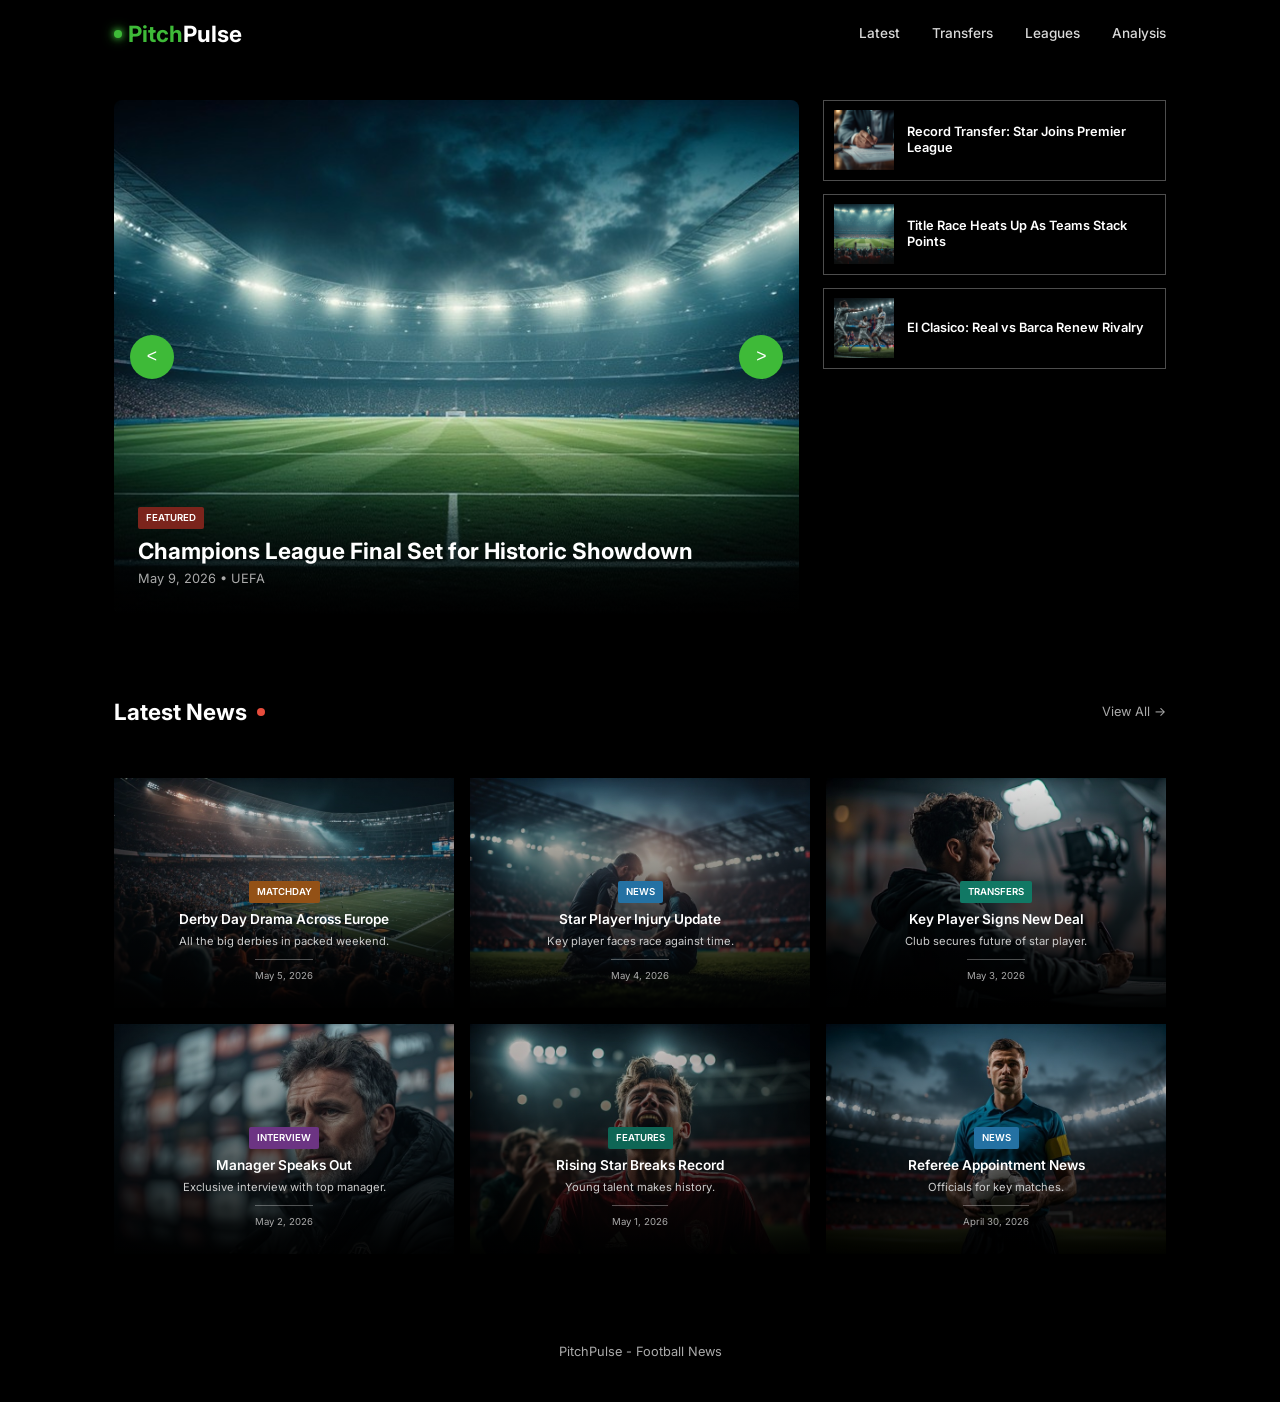
==== commit 17027685: "Custom frame layout: image top, text overlay bottom" ====
--- a/index2.html
+++ b/index2.html
@@ -54,7 +54,7 @@
     .hero-title { font-size: 1.4rem; font-weight: 700; line-height: 1.25; margin: 0.5rem 0 0.3rem; display: -webkit-box; -webkit-line-clamp: 2; -webkit-box-orient: vertical; overflow: hidden; }
     .hero-meta { font-size: 0.8rem; color: var(--gray); }
 
-    /* Sidebar - sharp corners */
+    /* Sidebar */
     .hero-side { display: flex; flex-direction: column; gap: 0.8rem; }
     .hero-side-item { display: flex; align-items: center; gap: 0.8rem; border: 1px solid rgba(255,255,255,0.3); padding: 0.6rem; border-radius: 0; cursor: pointer; }
     .hero-side-frame { width: 60px; height: 60px; border-radius: 0; overflow: hidden; flex-shrink: 0; }
@@ -68,17 +68,15 @@
     .section-dot { width: 8px; height: 8px; border-radius: 50%; background: #e74c3c; animation: redPulse 2s ease-in-out infinite; }
     .view-all { font-size: 0.8rem; color: var(--gray); }
     
-    /* Posts - White Cards with Green Border */
+    /* Posts - Custom Frame Layout */
     .news-grid { display: grid; grid-template-columns: repeat(3, 1fr); gap: 1rem; }
-    .news-card { background: #ffffff; border: 2px solid #3eba38; border-radius: 0; overflow: hidden; }
-    .news-card:hover { border-color: #888888; transform: translateY(-4px); }
-    .news-card-frame { width: 100%; aspect-ratio: 4/3; overflow: hidden; }
-    .news-card-frame img { width: 100%; height: 100%; object-fit: cover; }
-    .news-card-content { padding: 0.8rem; }
-    .news-card .tag { font-size: 0.55rem; padding: 0.15rem 0.4rem; }
-    .news-card h3 { font-size: 0.9rem; font-weight: 600; margin: 0.5rem 0 0.3rem; -webkit-line-clamp: 2; -webkit-box-orient: vertical; overflow: hidden; display: -webkit-box; color: #000000; }
-    .news-card p { font-size: 0.75rem; color: #444444; }
-    .news-card-meta { font-size: 0.65rem; color: #444444; margin-top: 0.6rem; padding-top: 0.6rem; border-top: 1px solid #cccccc; }
+    .news-card { position: relative; overflow: hidden; background: #000; }
+    .news-card-img { width: 100%; height: 230px; object-fit: cover; display: block; }
+    .news-card-bottom { position: absolute; bottom: 0; left: 0; right: 0; height: 250px; background: linear-gradient(transparent, rgba(0,0,0,0.95)); display: flex; flex-direction: column; justify-content: flex-end; align-items: center; padding: 1.5rem; text-align: center; }
+    .news-card .tag { margin-bottom: 0.5rem; }
+    .news-card h3 { font-size: 0.85rem; font-weight: 600; line-height: 1.3; color: white; margin-bottom: 0.3rem; }
+    .news-card p { font-size: 0.7rem; color: #cccccc; }
+    .news-card-meta { font-size: 0.6rem; color: #aaaaaa; margin-top: 0.5rem; padding-top: 0.5rem; border-top: 1px solid rgba(255,255,255,0.3); }
 
     .footer { background: var(--bg-dark); padding: 2.5rem 0; text-align: center; }
     .footer p { font-size: 0.8rem; color: var(--gray); }
@@ -130,12 +128,60 @@
         <a href="#" class="view-all">View All →</a>
       </div>
       <div class="news-grid">
-        <article class="news-card"><div class="news-card-frame"><img src="images/5.jpeg"></div><div class="news-card-content"><span class="tag tag-matchday">Matchday</span><h3>Derby Day Drama Across Europe</h3><p>All the big derbies in packed weekend.</p><div class="news-card-meta">May 5, 2026</div></div></article>
-        <article class="news-card"><div class="news-card-frame"><img src="images/6.jpeg"></div><div class="news-card-content"><span class="tag tag-news">News</span><h3>Star Player Injury Update</h3><p>Key player faces race against time.</p><div class="news-card-meta">May 4, 2026</div></div></article>
-        <article class="news-card"><div class="news-card-frame"><img src="images/7.jpeg"></div><div class="news-card-content"><span class="tag tag-transfers">Transfers</span><h3>Key Player Signs New Deal</h3><p>Club secures future of star player.</p><div class="news-card-meta">May 3, 2026</div></div></article>
-        <article class="news-card"><div class="news-card-frame"><img src="images/8.jpeg"></div><div class="news-card-content"><span class="tag tag-interview">Interview</span><h3>Manager Speaks Out</h3><p>Exclusive interview with top manager.</p><div class="news-card-meta">May 2, 2026</div></div></article>
-        <article class="news-card"><div class="news-card-frame"><img src="images/9.jpeg"></div><div class="news-card-content"><span class="tag tag-features">Features</span><h3>Rising Star Breaks Record</h3><p>Young talent makes history.</p><div class="news-card-meta">May 1, 2026</div></div></article>
-        <article class="news-card"><div class="news-card-frame"><img src="images/10.jpeg"></div><div class="news-card-content"><span class="tag tag-news">News</span><h3>Referee Appointment News</h3><p>Officials for key matches announced.</p><div class="news-card-meta">April 30, 2026</div></div></article>
+        <article class="news-card">
+          <img src="images/5.jpeg" class="news-card-img" alt="Derby">
+          <div class="news-card-bottom">
+            <span class="tag tag-matchday">Matchday</span>
+            <h3>Derby Day Drama Across Europe</h3>
+            <p>All the big derbies in packed weekend.</p>
+            <div class="news-card-meta">May 5, 2026</div>
+          </div>
+        </article>
+        <article class="news-card">
+          <img src="images/6.jpeg" class="news-card-img" alt="Injury">
+          <div class="news-card-bottom">
+            <span class="tag tag-news">News</span>
+            <h3>Star Player Injury Update</h3>
+            <p>Key player faces race against time.</p>
+            <div class="news-card-meta">May 4, 2026</div>
+          </div>
+        </article>
+        <article class="news-card">
+          <img src="images/7.jpeg" class="news-card-img" alt="Contract">
+          <div class="news-card-bottom">
+            <span class="tag tag-transfers">Transfers</span>
+            <h3>Key Player Signs New Deal</h3>
+            <p>Club secures future of star player.</p>
+            <div class="news-card-meta">May 3, 2026</div>
+          </div>
+        </article>
+        <article class="news-card">
+          <img src="images/8.jpeg" class="news-card-img" alt="Manager">
+          <div class="news-card-bottom">
+            <span class="tag tag-interview">Interview</span>
+            <h3>Manager Speaks Out</h3>
+            <p>Exclusive interview with top manager.</p>
+            <div class="news-card-meta">May 2, 2026</div>
+          </div>
+        </article>
+        <article class="news-card">
+          <img src="images/9.jpeg" class="news-card-img" alt="Rising Star">
+          <div class="news-card-bottom">
+            <span class="tag tag-features">Features</span>
+            <h3>Rising Star Breaks Record</h3>
+            <p>Young talent makes history.</p>
+            <div class="news-card-meta">May 1, 2026</div>
+          </div>
+        </article>
+        <article class="news-card">
+          <img src="images/10.jpeg" class="news-card-img" alt="Referee">
+          <div class="news-card-bottom">
+            <span class="tag tag-news">News</span>
+            <h3>Referee Appointment News</h3>
+            <p>Officials for key matches.</p>
+            <div class="news-card-meta">April 30, 2026</div>
+          </div>
+        </article>
       </div>
     </div>
   </section>
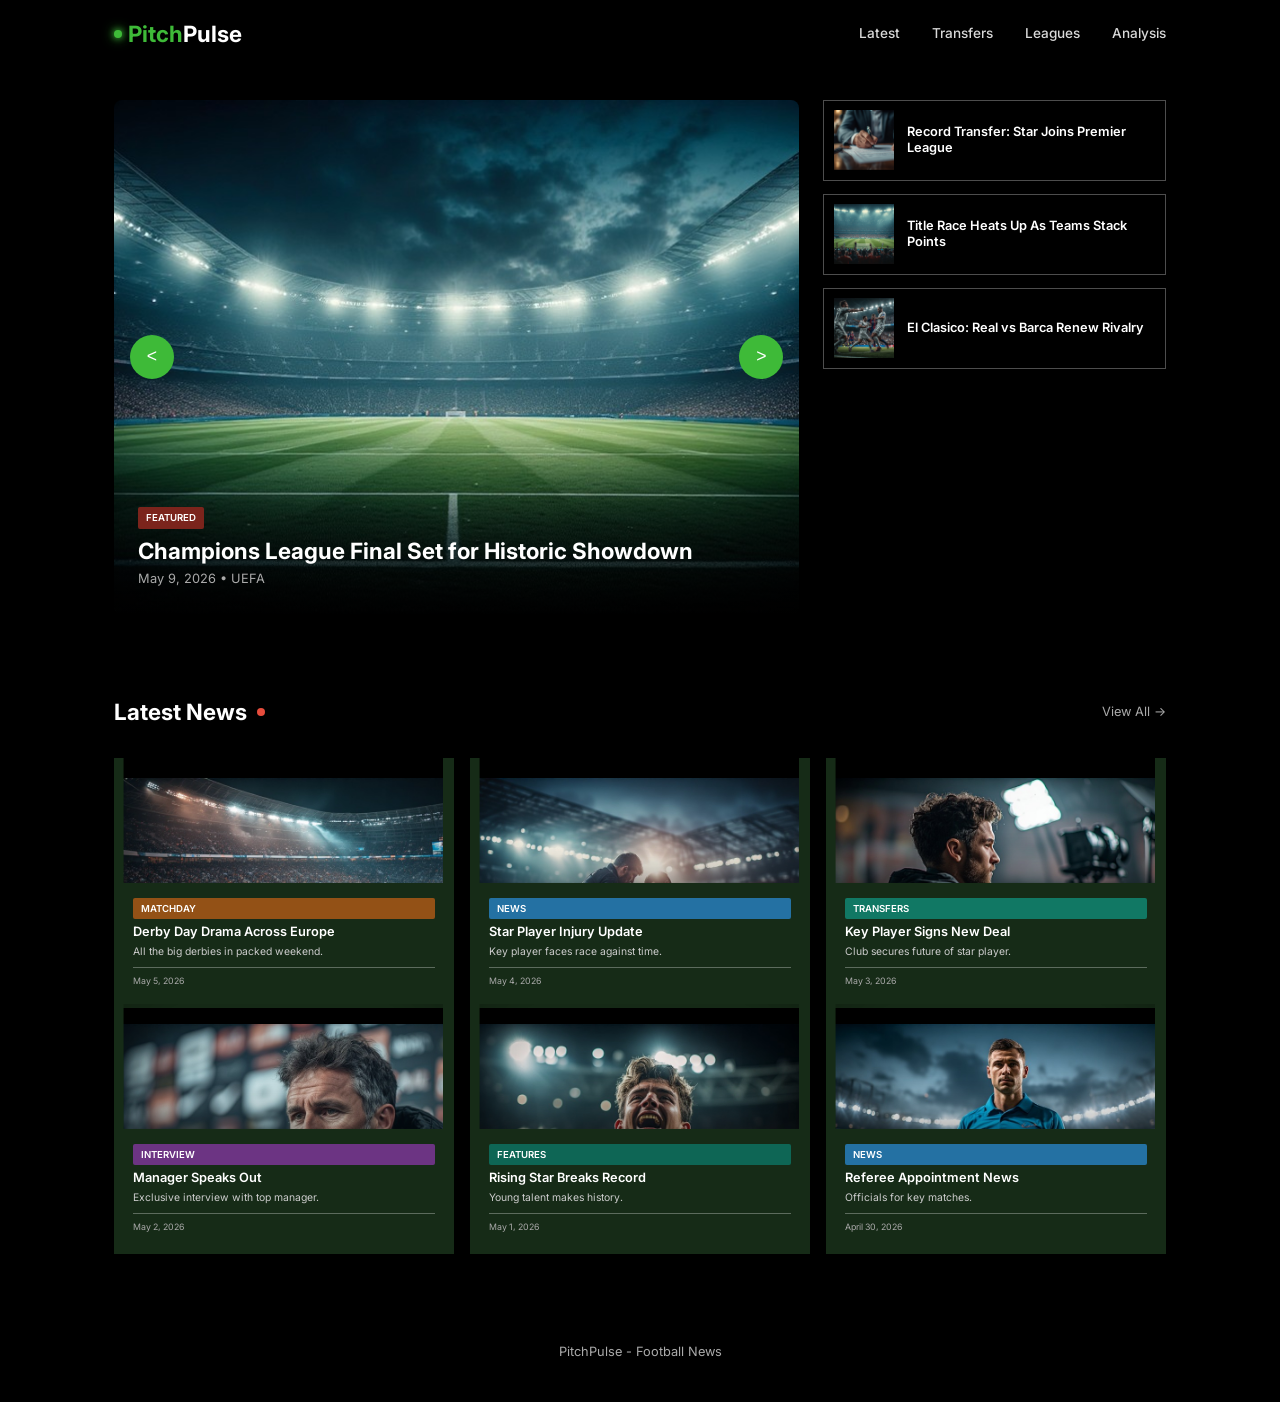
==== commit 67088760: "Use Post Card.png frame for post cards" ====
--- a/index2.html
+++ b/index2.html
@@ -68,15 +68,16 @@
     .section-dot { width: 8px; height: 8px; border-radius: 50%; background: #e74c3c; animation: redPulse 2s ease-in-out infinite; }
     .view-all { font-size: 0.8rem; color: var(--gray); }
     
-    /* Posts - Custom Frame Layout */
+    /* Posts - Custom Card Frame */
     .news-grid { display: grid; grid-template-columns: repeat(3, 1fr); gap: 1rem; }
-    .news-card { position: relative; overflow: hidden; background: #000; }
-    .news-card-img { width: 100%; height: 230px; object-fit: cover; display: block; }
-    .news-card-bottom { position: absolute; bottom: 0; left: 0; right: 0; height: 250px; background: linear-gradient(transparent, rgba(0,0,0,0.95)); display: flex; flex-direction: column; justify-content: flex-end; align-items: center; padding: 1.5rem; text-align: center; }
-    .news-card .tag { margin-bottom: 0.5rem; }
-    .news-card h3 { font-size: 0.85rem; font-weight: 600; line-height: 1.3; color: white; margin-bottom: 0.3rem; }
-    .news-card p { font-size: 0.7rem; color: #cccccc; }
-    .news-card-meta { font-size: 0.6rem; color: #aaaaaa; margin-top: 0.5rem; padding-top: 0.5rem; border-top: 1px solid rgba(255,255,255,0.3); }
+    .news-card { position: relative; background: #000; }
+    .news-card-top { width: 100%; height: 230px; overflow: hidden; }
+    .news-card-top img { width: 100%; height: 100%; object-fit: cover; }
+    .news-card-frame { position: absolute; bottom: 0; left: 0; right: 0; height: 250px; background: url('images/Post Card.png') center/cover no-repeat; display: flex; flex-direction: column; justify-content: flex-end; padding: 1.2rem; }
+    .news-card .tag { margin-bottom: 0.3rem; }
+    .news-card h3 { font-size: 0.8rem; font-weight: 600; line-height: 1.3; color: white; margin-bottom: 0.2rem; }
+    .news-card p { font-size: 0.65rem; color: #cccccc; }
+    .news-card-meta { font-size: 0.55rem; color: #aaaaaa; margin-top: 0.4rem; padding-top: 0.4rem; border-top: 1px solid rgba(255,255,255,0.3); }
 
     .footer { background: var(--bg-dark); padding: 2.5rem 0; text-align: center; }
     .footer p { font-size: 0.8rem; color: var(--gray); }
@@ -129,8 +130,8 @@
       </div>
       <div class="news-grid">
         <article class="news-card">
-          <img src="images/5.jpeg" class="news-card-img" alt="Derby">
-          <div class="news-card-bottom">
+          <div class="news-card-top"><img src="images/5.jpeg" alt="Derby"></div>
+          <div class="news-card-frame">
             <span class="tag tag-matchday">Matchday</span>
             <h3>Derby Day Drama Across Europe</h3>
             <p>All the big derbies in packed weekend.</p>
@@ -138,8 +139,8 @@
           </div>
         </article>
         <article class="news-card">
-          <img src="images/6.jpeg" class="news-card-img" alt="Injury">
-          <div class="news-card-bottom">
+          <div class="news-card-top"><img src="images/6.jpeg" alt="Injury"></div>
+          <div class="news-card-frame">
             <span class="tag tag-news">News</span>
             <h3>Star Player Injury Update</h3>
             <p>Key player faces race against time.</p>
@@ -147,8 +148,8 @@
           </div>
         </article>
         <article class="news-card">
-          <img src="images/7.jpeg" class="news-card-img" alt="Contract">
-          <div class="news-card-bottom">
+          <div class="news-card-top"><img src="images/7.jpeg" alt="Contract"></div>
+          <div class="news-card-frame">
             <span class="tag tag-transfers">Transfers</span>
             <h3>Key Player Signs New Deal</h3>
             <p>Club secures future of star player.</p>
@@ -156,8 +157,8 @@
           </div>
         </article>
         <article class="news-card">
-          <img src="images/8.jpeg" class="news-card-img" alt="Manager">
-          <div class="news-card-bottom">
+          <div class="news-card-top"><img src="images/8.jpeg" alt="Manager"></div>
+          <div class="news-card-frame">
             <span class="tag tag-interview">Interview</span>
             <h3>Manager Speaks Out</h3>
             <p>Exclusive interview with top manager.</p>
@@ -165,8 +166,8 @@
           </div>
         </article>
         <article class="news-card">
-          <img src="images/9.jpeg" class="news-card-img" alt="Rising Star">
-          <div class="news-card-bottom">
+          <div class="news-card-top"><img src="images/9.jpeg" alt="Rising Star"></div>
+          <div class="news-card-frame">
             <span class="tag tag-features">Features</span>
             <h3>Rising Star Breaks Record</h3>
             <p>Young talent makes history.</p>
@@ -174,8 +175,8 @@
           </div>
         </article>
         <article class="news-card">
-          <img src="images/10.jpeg" class="news-card-img" alt="Referee">
-          <div class="news-card-bottom">
+          <div class="news-card-top"><img src="images/10.jpeg" alt="Referee"></div>
+          <div class="news-card-frame">
             <span class="tag tag-news">News</span>
             <h3>Referee Appointment News</h3>
             <p>Officials for key matches.</p>
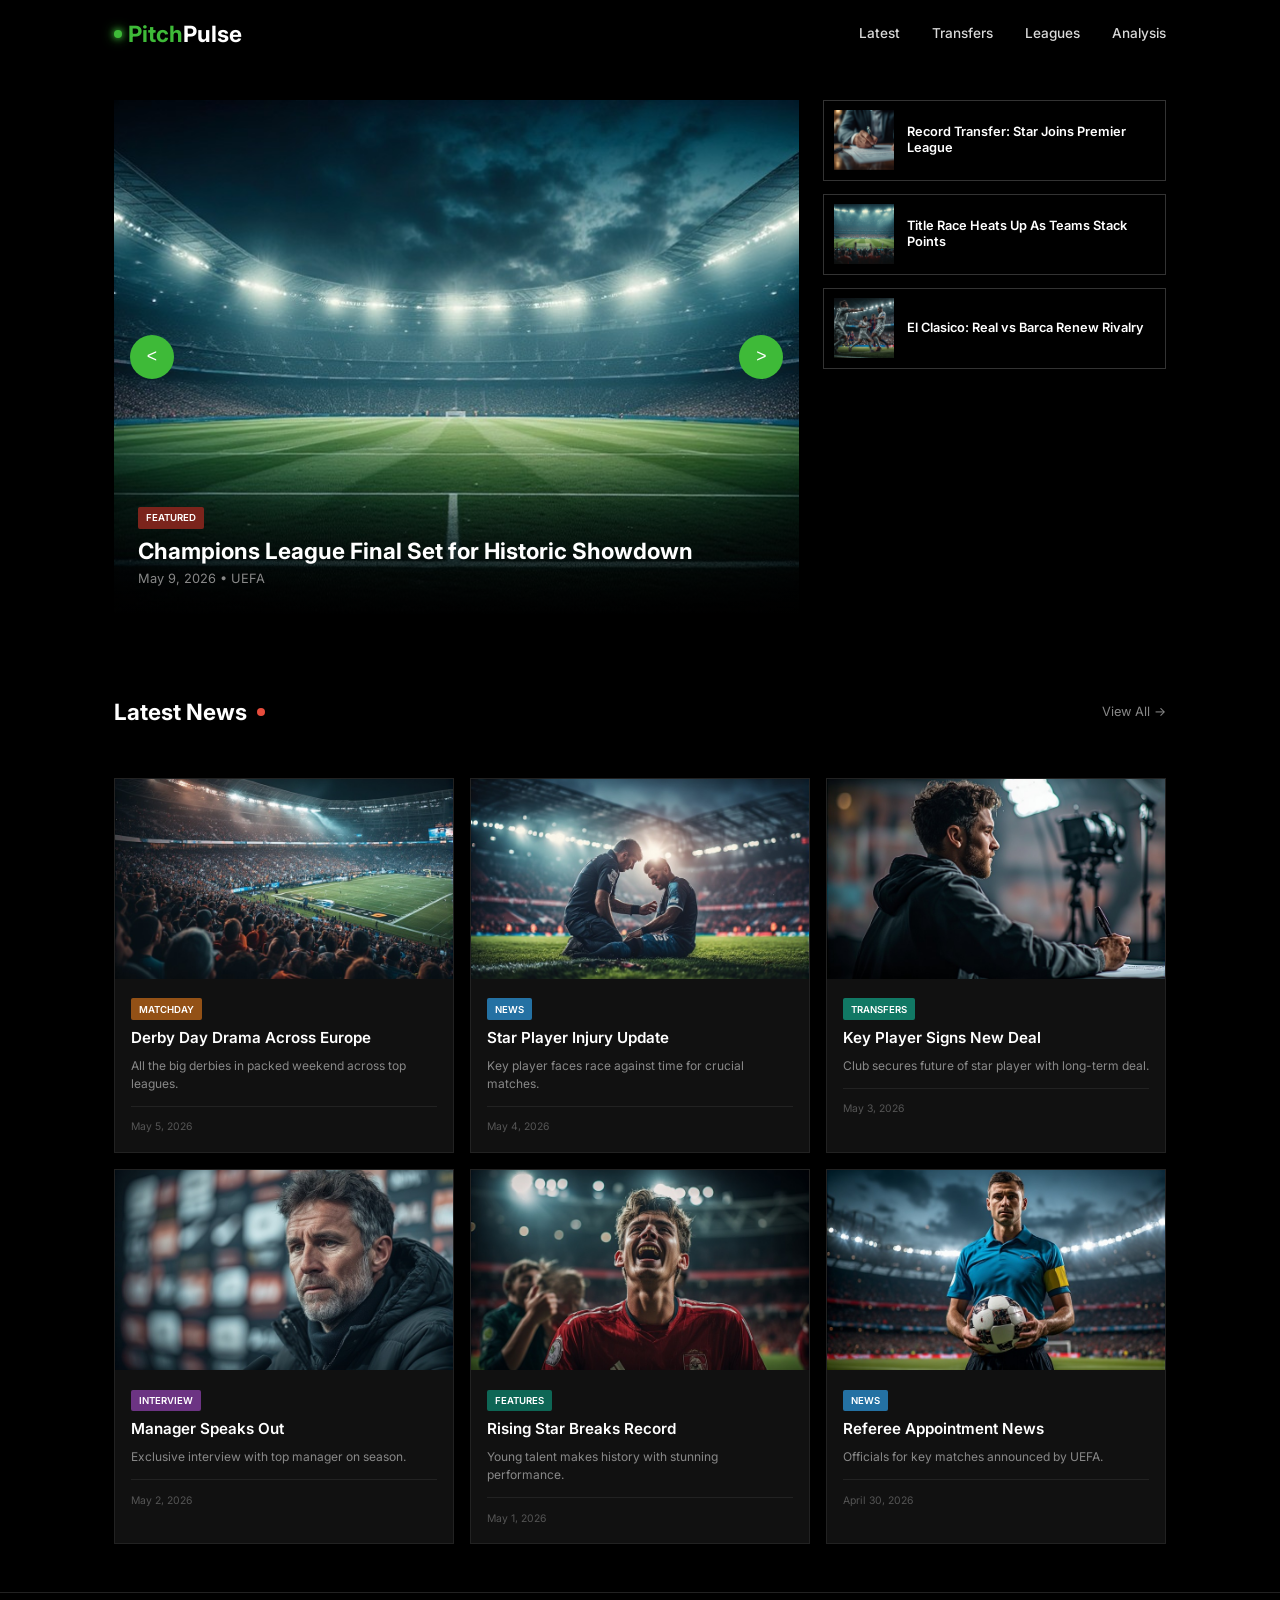
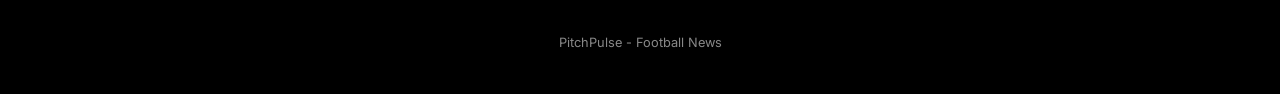
==== commit c20792b8: "Tribune-style: clean minimal dark cards" ====
--- a/index2.html
+++ b/index2.html
@@ -9,7 +9,7 @@
   <link href="https://fonts.googleapis.com/css2?family=Inter:wght@300;400;500;600;700&family=Satoshi:wght@300;400;500;600;700&display=swap" rel="stylesheet">
   <style>
     * { margin: 0; padding: 0; box-sizing: border-box; }
-    :root { --bg-main: #000000; --bg-dark: #000000; --green: #3eba38; --white: #ffffff; --gray: #aaaaaa; --accent: #3eba38; }
+    :root { --bg-main: #000000; --bg-dark: #000000; --accent: #3eba38; --white: #ffffff; --gray: #888888; --accent: #3eba38; }
     html { scroll-behavior: smooth; }
     body { font-family: 'Satoshi', 'Inter', Arial, sans-serif; background: var(--bg-main); color: var(--white); line-height: 1.6; }
     a { text-decoration: none; color: inherit; }
@@ -32,7 +32,7 @@
     /* Hero */
     .hero { background: var(--bg-main); padding: 2rem 0; }
     .hero-grid { display: grid; grid-template-columns: 2fr 1fr; gap: 1.5rem; }
-    .hero-main { position: relative; border-radius: 8px; overflow: hidden; }
+    .hero-main { position: relative; }
     .hero-main-frame { width: 100%; aspect-ratio: 4/3; position: relative; overflow: hidden; }
     .hero-main-frame img { width: 100%; height: 100%; object-fit: cover; display: block; }
     .hero-overlay { position: absolute; bottom: 0; left: 0; right: 0; padding: 1.5rem; background: linear-gradient(transparent, rgba(0,0,0,0.9)); }
@@ -56,11 +56,11 @@
 
     /* Sidebar */
     .hero-side { display: flex; flex-direction: column; gap: 0.8rem; }
-    .hero-side-item { display: flex; align-items: center; gap: 0.8rem; border: 1px solid rgba(255,255,255,0.3); padding: 0.6rem; border-radius: 0; cursor: pointer; }
+    .hero-side-item { display: flex; align-items: center; gap: 0.8rem; border: 1px solid #333; padding: 0.6rem; border-radius: 0; cursor: pointer; }
     .hero-side-frame { width: 60px; height: 60px; border-radius: 0; overflow: hidden; flex-shrink: 0; }
     .hero-side-frame img { width: 100%; height: 100%; object-fit: cover; }
     .hero-side-content { flex: 1; display: flex; flex-direction: column; justify-content: center; }
-    .hero-side-content h3 { font-size: 0.8rem; font-weight: 600; line-height: 1.3; }
+    .hero-side-content h3 { font-size: 0.8rem; font-weight: 600; line-height: 1.3; color: var(--white); }
 
     .section { background: var(--bg-main); padding: 3rem 0; }
     .section-header { display: flex; justify-content: space-between; align-items: center; margin-bottom: 2rem; padding-bottom: 1rem; }
@@ -68,18 +68,20 @@
     .section-dot { width: 8px; height: 8px; border-radius: 50%; background: #e74c3c; animation: redPulse 2s ease-in-out infinite; }
     .view-all { font-size: 0.8rem; color: var(--gray); }
     
-    /* Posts - Custom Card Frame */
+    /* Posts - Tribune Style (clean, minimal, dark) */
     .news-grid { display: grid; grid-template-columns: repeat(3, 1fr); gap: 1rem; }
-    .news-card { position: relative; background: #000; }
-    .news-card-top { width: 100%; height: 230px; overflow: hidden; }
-    .news-card-top img { width: 100%; height: 100%; object-fit: cover; }
-    .news-card-frame { position: absolute; bottom: 0; left: 0; right: 0; height: 250px; background: url('images/Post Card.png') center/cover no-repeat; display: flex; flex-direction: column; justify-content: flex-end; padding: 1.2rem; }
-    .news-card .tag { margin-bottom: 0.3rem; }
-    .news-card h3 { font-size: 0.8rem; font-weight: 600; line-height: 1.3; color: white; margin-bottom: 0.2rem; }
-    .news-card p { font-size: 0.65rem; color: #cccccc; }
-    .news-card-meta { font-size: 0.55rem; color: #aaaaaa; margin-top: 0.4rem; padding-top: 0.4rem; border-top: 1px solid rgba(255,255,255,0.3); }
-
-    .footer { background: var(--bg-dark); padding: 2.5rem 0; text-align: center; }
+    .news-card { background: #111; border: 1px solid #222; transition: border-color 0.2s; }
+    .news-card:hover { border-color: var(--accent); }
+    .news-card-top { width: 100%; height: 200px; overflow: hidden; }
+    .news-card-top img { width: 100%; height: 100%; object-fit: cover; transition: transform 0.3s; }
+    .news-card:hover .news-card-top img { transform: scale(1.05); }
+    .news-card-content { padding: 1rem; }
+    .news-card .tag { margin-bottom: 0.5rem; }
+    .news-card h3 { font-size: 0.95rem; font-weight: 600; line-height: 1.35; color: var(--white); margin-bottom: 0.5rem; }
+    .news-card p { font-size: 0.75rem; color: var(--gray); line-height: 1.5; }
+    .news-card-meta { font-size: 0.65rem; color: #555; margin-top: 0.8rem; padding-top: 0.8rem; border-top: 1px solid #222; }
+
+    .footer { background: var(--bg-dark); padding: 2.5rem 0; text-align: center; border-top: 1px solid #222; }
     .footer p { font-size: 0.8rem; color: var(--gray); }
 
     @media (max-width: 800px) { .hero-grid { grid-template-columns: 1fr; } .news-grid { grid-template-columns: repeat(2, 1fr); } }
@@ -131,55 +133,55 @@
       <div class="news-grid">
         <article class="news-card">
           <div class="news-card-top"><img src="images/5.jpeg" alt="Derby"></div>
-          <div class="news-card-frame">
+          <div class="news-card-content">
             <span class="tag tag-matchday">Matchday</span>
             <h3>Derby Day Drama Across Europe</h3>
-            <p>All the big derbies in packed weekend.</p>
+            <p>All the big derbies in packed weekend across top leagues.</p>
             <div class="news-card-meta">May 5, 2026</div>
           </div>
         </article>
         <article class="news-card">
           <div class="news-card-top"><img src="images/6.jpeg" alt="Injury"></div>
-          <div class="news-card-frame">
+          <div class="news-card-content">
             <span class="tag tag-news">News</span>
             <h3>Star Player Injury Update</h3>
-            <p>Key player faces race against time.</p>
+            <p>Key player faces race against time for crucial matches.</p>
             <div class="news-card-meta">May 4, 2026</div>
           </div>
         </article>
         <article class="news-card">
           <div class="news-card-top"><img src="images/7.jpeg" alt="Contract"></div>
-          <div class="news-card-frame">
+          <div class="news-card-content">
             <span class="tag tag-transfers">Transfers</span>
             <h3>Key Player Signs New Deal</h3>
-            <p>Club secures future of star player.</p>
+            <p>Club secures future of star player with long-term deal.</p>
             <div class="news-card-meta">May 3, 2026</div>
           </div>
         </article>
         <article class="news-card">
           <div class="news-card-top"><img src="images/8.jpeg" alt="Manager"></div>
-          <div class="news-card-frame">
+          <div class="news-card-content">
             <span class="tag tag-interview">Interview</span>
             <h3>Manager Speaks Out</h3>
-            <p>Exclusive interview with top manager.</p>
+            <p>Exclusive interview with top manager on season.</p>
             <div class="news-card-meta">May 2, 2026</div>
           </div>
         </article>
         <article class="news-card">
           <div class="news-card-top"><img src="images/9.jpeg" alt="Rising Star"></div>
-          <div class="news-card-frame">
+          <div class="news-card-content">
             <span class="tag tag-features">Features</span>
             <h3>Rising Star Breaks Record</h3>
-            <p>Young talent makes history.</p>
+            <p>Young talent makes history with stunning performance.</p>
             <div class="news-card-meta">May 1, 2026</div>
           </div>
         </article>
         <article class="news-card">
           <div class="news-card-top"><img src="images/10.jpeg" alt="Referee"></div>
-          <div class="news-card-frame">
+          <div class="news-card-content">
             <span class="tag tag-news">News</span>
             <h3>Referee Appointment News</h3>
-            <p>Officials for key matches.</p>
+            <p>Officials for key matches announced by UEFA.</p>
             <div class="news-card-meta">April 30, 2026</div>
           </div>
         </article>
